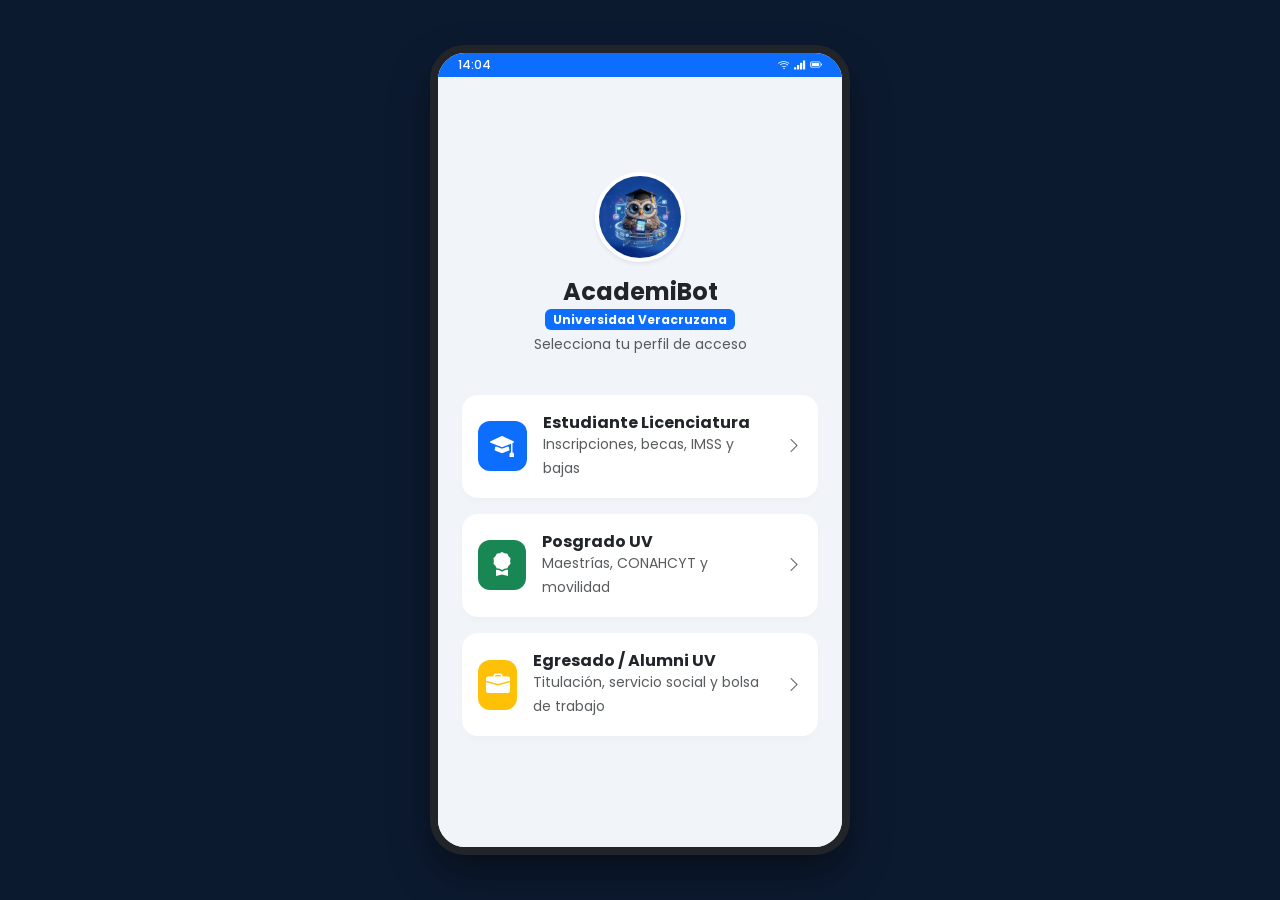
==== index.html @ 689731b2 "Inicio" ====
<!DOCTYPE html>
<html lang="es">
<head>
    <meta charset="UTF-8">
    <meta name="viewport" content="width=device-width, initial-scale=1.0">
    <title>AcademiBot Mobile App - UV Edition</title>
    <link href="https://cdn.jsdelivr.net/npm/bootstrap@5.3.2/dist/css/bootstrap.min.css" rel="stylesheet">
    <link href="https://cdn.jsdelivr.net/npm/bootstrap-icons@1.11.1/font/bootstrap-icons.css" rel="stylesheet">
    <link href="https://fonts.googleapis.com/css2?family=Poppins:wght@300;400;500;600;700&display=swap" rel="stylesheet">
    <link rel="stylesheet" href="styles.css">
</head>
<body>

    <div class="phone-container">
        <div class="phone-status-bar">
            <span>14:04</span>
            <div class="d-flex gap-1 align-items-center">
                <i class="bi bi-wifi"></i>
                <i class="bi bi-reception-4"></i>
                <i class="bi bi-battery-full"></i>
            </div>
        </div>

        <div id="app-screens-viewport">
            <!-- PANTALLA 1: MENÚ DE SELECCIÓN DE PERFIL -->
            <div class="app-screen menu-screen active" id="screen-menu">
                <div class="text-center mb-4">
                    <img src="logo.png" alt="AcademiBot" class="img-fluid rounded-circle bg-white p-1 shadow-sm mb-3" style="width: 90px; height: 90px; object-fit: cover;">
                    <h4 class="fw-bold m-0 text-dark">AcademiBot</h4>
                    <span class="badge bg-primary text-white fw-bold mb-1">Universidad Veracruzana</span>
                    <p class="text-muted small">Selecciona tu perfil de acceso</p>
                </div>

                <div class="profile-card" onclick="startChat('estudiante')">
                    <div class="profile-icon bg-primary"><i class="bi bi-mortarboard-fill"></i></div>
                    <div class="flex-grow-1">
                        <h6 class="fw-bold m-0 text-dark">Estudiante Licenciatura</h6>
                        <small class="text-muted">Inscripciones, becas, IMSS y bajas</small>
                    </div>
                    <i class="bi bi-chevron-right text-muted"></i>
                </div>

                <div class="profile-card" onclick="startChat('posgrado')">
                    <div class="profile-icon bg-success"><i class="bi bi-award-fill"></i></div>
                    <div class="flex-grow-1">
                        <h6 class="fw-bold m-0 text-dark">Posgrado UV</h6>
                        <small class="text-muted">Maestrías, CONAHCYT y movilidad</small>
                    </div>
                    <i class="bi bi-chevron-right text-muted"></i>
                </div>

                <div class="profile-card" onclick="startChat('egresado')">
                    <div class="profile-icon bg-warning"><i class="bi bi-briefcase-fill"></i></div>
                    <div class="flex-grow-1">
                        <h6 class="fw-bold m-0 text-dark">Egresado / Alumni UV</h6>
                        <small class="text-muted">Titulación, servicio social y bolsa de trabajo</small>
                    </div>
                    <i class="bi bi-chevron-right text-muted"></i>
                </div>
            </div>

            <!-- PANTALLA 2: INTERFAZ DE CHATBOT -->
            <div class="app-screen" id="screen-chat">
                <div class="app-header">
                    <button class="btn btn-link p-0 text-white me-1" onclick="navigateTo('screen-menu')">
                        <i class="bi bi-arrow-left fs-4"></i>
                    </button>
                    <img src="logo.png" alt="AcademiBot">
                    <div class="flex-grow-1">
                        <h6 class="m-0 fw-bold" id="headerTitle">AcademiBot - UV</h6>
                        <small class="text-white-50 d-flex align-items-center gap-1" style="font-size: 0.7rem;">
                            <i class="bi bi-circle-fill text-success" style="font-size: 0.4rem;"></i> Canal Conectado
                        </small>
                    </div>
                    
                    <div class="dropdown">
                        <button class="btn btn-light btn-header-menu d-flex align-items-center justify-content-center shadow-sm" type="button" id="headerDropdownMenuButton" data-bs-toggle="dropdown" data-bs-display="static" aria-expanded="false">
                            <i class="bi bi-sliders text-primary fs-6"></i>
                        </button>
                        <ul class="dropdown-menu dropdown-menu-end header-dropdown-menu" aria-labelledby="headerDropdownMenuButton">
                            <li>
                                <a class="dropdown-item text-primary fw-bold" href="#" onclick="viewTracking(); return false;">
                                    <i class="bi bi-activity text-primary"></i> Tracking / Trámites Activos
                                </a>
                            </li>
                            <li>
                                <a class="dropdown-item" href="#" onclick="navigateTo('screen-history'); return false;">
                                    <i class="bi bi-journal-bookmark text-secondary"></i> Mi Historial Académico
                                </a>
                            </li>
                            <li>
                                <a class="dropdown-item" href="#" onclick="navigateTo('screen-dates'); return false;">
                                    <i class="bi bi-calendar3 text-secondary"></i> Fechas de Ventanilla
                                </a>
                            </li>
                            <li>
                                <a class="dropdown-item" href="#" onclick="navigateTo('screen-docs'); return false;">
                                    <i class="bi bi-file-earmark-pdf text-secondary"></i> Mis Documentos
                                </a>
                            </li>
                            <li><hr class="dropdown-divider"></li>
                            <li>
                                <a class="dropdown-item text-danger small" href="#" onclick="navigateTo('screen-support'); return false;">
                                    <i class="bi bi-exclamation-triangle"></i> Soporte Técnico UV
                                </a>
                            </li>
                        </ul>
                    </div>
                </div>

                <div class="app-body" id="chatContainer"></div>

                <div class="app-input-area">
                    <div class="d-flex overflow-x-auto gap-2 mb-2 pb-1" id="suggestionsBox" style="scrollbar-width: none;"></div>
                    <div class="input-group">
                        <input type="file" id="fileAttachmentInput" style="display: none;" onchange="handleFileSelected(this)">
                        
                        <button class="btn btn-light border bg-white text-muted" type="button" onclick="document.getElementById('fileAttachmentInput').click()" title="Adjuntar Documento u Hoja de Pago">
                            <i class="bi bi-paperclip"></i>
                        </button>
                        
                        <button class="btn btn-light border bg-white text-muted btn-mic" id="btn-mic" onclick="toggleVoiceRecognition()">
                            <i class="bi bi-mic-fill"></i>
                        </button>
                        <input type="text" id="appInput" class="form-control bg-light border-0 shadow-none" placeholder="Escribe, habla o adjunta..." onkeypress="checkEnter(event)">
                        <button class="btn btn-primary px-3" onclick="processUserMessage()"><i class="bi bi-send-fill"></i></button>
                    </div>
                </div>
            </div>

            <!-- PANTALLA 3: MÓDULO INTERACTIVO DE SEGUIMIENTO -->
            <div class="app-screen" id="screen-tracking">
                <div class="app-header bg-dark">
                    <button class="btn btn-link p-0 text-white me-1" onclick="navigateTo('screen-chat')"><i class="bi bi-arrow-left fs-4"></i></button>
                    <div class="flex-grow-1">
                        <h6 class="m-0 fw-bold">Mis Trámites Activos</h6>
                        <small class="text-white-50" style="font-size: 0.7rem;">Sincronizado con Hephys UV</small>
                    </div>
                    <button class="btn btn-link p-0 text-success border-0 bg-transparent" type="button" data-bs-toggle="modal" data-bs-target="#infoTramitesModal" title="Información del Sistema">
                        <i class="bi bi-shield-check fs-4"></i>
                    </button>
                </div>
                <div class="app-body" id="trackingList"></div>
            </div>

            <!-- PANTALLA: MI HISTORIAL ACADÉMICO / CALIFICACIONES (DEDICADA) -->
            <div class="app-screen" id="screen-history">
                <div class="app-header bg-dark">
                    <button class="btn btn-link p-0 text-white me-1" onclick="navigateTo('screen-chat')">
                        <i class="bi bi-arrow-left fs-4"></i>
                    </button>
                    <div class="flex-grow-1">
                        <h6 class="m-0 fw-bold">Historial Académico</h6>
                        <small class="text-white-50" style="font-size: 0.7rem;">Calificaciones</small>
                    </div>
                    <button class="btn btn-link p-0 text-warning border-0 bg-transparent" type="button" data-bs-toggle="modal" data-bs-target="#infoKardexModal" title="Información de Criterios">
                        <i class="bi bi-award text-warning fs-4"></i>
                    </button>
                </div>
                
                <div class="app-body">
                    <!-- Tarjeta de Resumen de Rendimiento -->
                    <div class="card border-0 rounded-4 shadow-sm p-3 mb-3 bg-white text-center">
                        <span class="text-muted small uppercase fw-bold" style="font-size: 0.7rem; letter-spacing: 1px;">Kardex Escolar</span>
                        <div class="row align-items-center mt-2">
                            <div class="col-6 border-end">
                                <h2 class="fw-bold text-primary m-0">9.14</h2>
                                <small class="text-muted">Promedio General</small>
                            </div>
                            <div class="col-6">
                                <h2 class="fw-bold text-dark m-0">48%</h2>
                                <small class="text-muted">Avance Créditos</small>
                            </div>
                        </div>
                        <span class="badge bg-success-subtle text-success rounded-pill px-3 py-1 align-self-center mt-3 small fw-bold">Alumno Regular Vigente</span>
                    </div>

                    <!-- Lista de Materias Cursadas -->
                    <h6 class="fw-bold text-secondary mb-2 small" style="letter-spacing: 0.5px;">EXPERIENCIAS EDUCATIVAS CURSADAS</h6>
                    
                    <div class="bg-white p-3 rounded-4 shadow-sm mb-2 d-flex justify-content-between align-items-center border-start border-4 border-success">
                        <div>
                            <h6 class="m-0 fw-bold small text-dark">Lectura y Escritura Académica</h6>
                            <small class="text-muted">AFBG • Créditos: 6 • Ordinario</small>
                        </div>
                        <span class="badge bg-success text-white rounded-pill fw-bold px-2 py-1">10</span>
                    </div>

                    <div class="bg-white p-3 rounded-4 shadow-sm mb-2 d-flex justify-content-between align-items-center border-start border-4 border-success">
                        <div>
                            <h6 class="m-0 fw-bold small text-dark">Inglés I</h6>
                            <small class="text-muted">AFBG • Créditos: 6 • Ordinario</small>
                        </div>
                        <span class="badge bg-success text-white rounded-pill fw-bold px-2 py-1">9.0</span>
                    </div>

                    <div class="bg-white p-3 rounded-4 shadow-sm mb-2 d-flex justify-content-between align-items-center border-start border-4 border-warning">
                        <div>
                            <h6 class="m-0 fw-bold small text-dark">Inglés II</h6>
                            <small class="text-muted">AFBG • Créditos: 6 • Periodo Actual</small>
                        </div>
                        <span class="badge bg-warning text-dark rounded-pill fw-bold px-2 py-1">Cursando</span>
                    </div>
                </div>
            </div>

            <!-- PANTALLA: FECHAS DE VENTANILLA (DEDICADA - MEJORADA) -->
            <div class="app-screen" id="screen-dates">
                <div class="app-header bg-dark">
                    <button class="btn btn-link p-0 text-white me-1" onclick="navigateTo('screen-chat')">
                        <i class="bi bi-arrow-left fs-4"></i>
                    </button>
                    <div class="flex-grow-1">
                        <h6 class="m-0 fw-bold">Fechas de Ventanilla</h6>
                        <small class="text-white-50" style="font-size: 0.7rem;">Calendario Oficial de Trámites</small>
                    </div>
                    <!-- Botón interactivo para activar notificaciones de la agenda -->
                    <button class="btn btn-link p-0 text-warning" type="button" data-bs-toggle="modal" data-bs-target="#notificationModal" title="Notificar eventos">
                        <i class="bi bi-bell-fill fs-5"></i>
                    </button>
                </div>
                
                <div class="app-body">
                    <div class="d-flex justify-content-between align-items-center mb-3">
                        <p class="text-muted m-0" style="font-size: 0.78rem;">Cronograma oficial (Periodo 2026).</p>
                    </div>
                    
                    <!-- Contenedor del Timeline Continuo -->
                    <div class="timeline-container-v2">
                        
                        <!-- Hito 1: Pre-inscripción (Concluido) -->
                        <div class="timeline-card-v2 done">
                            <div class="timeline-badge-v2">
                                <span class="day">10-15</span>
                                <span class="month">AGO</span>
                            </div>
                            <div class="timeline-content-v2 shadow-sm">
                                <div class="d-flex justify-content-between align-items-start mb-1">
                                    <h6 class="m-0 fw-bold text-dark">Pre-inscripción ILUV</h6>
                                    <span class="status-indicator done">Concluido</span>
                                </div>
                                <p class="text-muted m-0">Fase obligatoria de proyección de carga.</p>
                                <div class="mt-2 text-muted small d-flex align-items-center gap-1">
                                    <i class="bi bi-check-circle-fill text-success"></i> Procesado conforme
                                </div>
                            </div>
                        </div>

                        <!-- Hito 2: Inscripción por Bloques (Vigente / Actual) -->
                        <div class="timeline-card-v2 active">
                            <div class="timeline-badge-v2">
                                <span class="day">18-22</span>
                                <span class="month">AGO</span>
                            </div>
                            <div class="timeline-content-v2 shadow-sm border-start border-4 border-primary">
                                <div class="d-flex justify-content-between align-items-start mb-1">
                                    <h6 class="m-0 fw-bold text-dark">Inscripción por Bloques</h6>
                                    <span class="status-indicator active pulse-soft">Vigente</span>
                                </div>
                                <p class="text-muted m-0">Asignación horaria según promedios generales.</p>
                                <div class="mt-2 text-primary small d-flex align-items-center gap-1 fw-medium">
                                    <i class="bi bi-clock-history"></i> Cierra en 3 días
                                </div>
                            </div>
                        </div>

                        <!-- Hito 3: Bajas Ordinarias (Próximo) -->
                        <div class="timeline-card-v2 upcoming">
                            <div class="timeline-badge-v2">
                                <span class="day">24-28</span>
                                <span class="month">AGO</span>
                            </div>
                            <div class="timeline-content-v2 shadow-sm">
                                <div class="d-flex justify-content-between align-items-start mb-1">
                                    <h6 class="m-0 fw-bold text-dark">Bajas de EE Ordinarias</h6>
                                    <span class="status-indicator upcoming">Próximo</span>
                                </div>
                                <p class="text-muted m-0">Primeros 5 días hábiles del periodo escolar para ajustes sin penalización.</p>
                            </div>
                        </div>

                        <!-- Hito 4: Bajas Extemporáneas (Próximo) -->
                        <div class="timeline-card-v2 upcoming">
                            <div class="timeline-badge-v2">
                                <span class="day">01-15</span>
                                <span class="month">SEP</span>
                            </div>
                            <div class="timeline-content-v2 shadow-sm">
                                <div class="d-flex justify-content-between align-items-start mb-1">
                                    <h6 class="m-0 fw-bold text-dark">Bajas Extemporáneas</h6>
                                    <span class="status-indicator upcoming">Próximo</span>
                                </div>
                                <p class="text-muted m-0">Entrega formal de solicitudes y justificantes ante el Consejo Técnico.</p>
                            </div>
                        </div>

                    </div>
                </div>
            </div>

            <!-- PANTALLA 6: MIS DOCUMENTOS DIGITALES -->
            <div class="app-screen" id="screen-docs">
                <div class="app-header bg-dark">
                    <button class="btn btn-link p-0 text-white me-1" onclick="navigateTo('screen-chat')">
                        <i class="bi bi-arrow-left fs-4"></i>
                    </button>
                    <div class="flex-grow-1">
                        <h6 class="m-0 fw-bold">Mis Documentos</h6>
                        <small class="text-white-50" style="font-size: 0.7rem;">Expediente Digital del Estudiante</small>
                    </div>
                    
                    <button class="btn btn-link p-0 text-info border-0 bg-transparent" type="button" data-bs-toggle="modal" data-bs-target="#infoDocsModal" title="Información de Expediente">
                        <i class="bi bi-folder-check text-info fs-4"></i>
                    </button>
                </div>
                
                <div class="app-body" id="userDocsList">
                    <div class="bg-white p-3 rounded-4 shadow-sm mb-2 d-flex justify-content-between align-items-center">
                        <div class="d-flex align-items-center gap-3">
                            <i class="bi bi-file-earmark-pdf-fill text-danger fs-3"></i>
                            <div>
                                <h6 class="m-0 fw-bold small">Acta_Nacimiento_Cert.pdf</h6>
                                <small class="text-muted">Validado de forma conforme</small>
                            </div>
                        </div>
                    </div>
                </div>
            </div>

            <!-- PANTALLA 7: SOPORTE TÉCNICO -->
            <div class="app-screen" id="screen-support">
                <div class="app-header bg-dark">
                    <button class="btn btn-link p-0 text-white me-1" onclick="navigateTo('screen-chat')"><i class="bi bi-arrow-left fs-4"></i></button>
                    <div class="flex-grow-1">
                        <h6 class="m-0 fw-bold">Soporte Técnico</h6>
                        <small class="text-white-50" style="font-size: 0.7rem;">Mesa de ayuda AcademiBot</small>
                    </div>
                    <i class="bi bi-wrench-adjustable text-danger fs-4"></i>
                </div>
                <div class="app-body bg-white p-4">
                    <button class="btn btn-primary w-100 rounded-pill py-2 fw-bold" onclick="alert('Reporte enviado.')">Enviar Reporte</button>
                </div>
            </div>
        </div>
    </div>

    <!-- MODAL DE ACTIVACIÓN DE RECORDATORIOS (BOOTSTRAP 5) -->
    <div class="modal fade" id="notificationModal" tabindex="-1" aria-labelledby="notificationModalLabel" aria-hidden="true" style="z-index: 2000;">
        <div class="modal-dialog modal-dialog-centered modal-sm"> <!-- Tamaño pequeño y centrado óptico para simular pop-up móvil -->
            <div class="modal-content border-0 rounded-4 shadow">
                
                <!-- Cuerpo del Modal -->
                <div class="modal-body text-center p-4">
                    <!-- Icono animado institucional -->
                    <div class="text-warning mb-3">
                        <i class="bi bi-bell-badge-fill" style="font-size: 3rem;"></i>
                    </div>
                    <h5 class="fw-bold text-dark mb-2" id="notificationModalLabel">¿Activar Recordatorios?</h5>
                    <p class="text-muted small mb-4">Te enviaremos alertas automáticas al celular antes de que cierren las ventanillas y el Consejo Técnico.</p>
                    
                    <!-- Acciones directas -->
                    <div class="d-flex flex-column gap-2">
                        <button type="button" class="btn btn-primary rounded-pill py-2 fw-bold" data-bs-dismiss="modal" onclick="console.log('Recordatorios UV autorizados.');">
                            <i class="bi bi-check2-circle me-1"></i> Sí, activar alertas
                        </button>
                        <button type="button" class="btn btn-light rounded-pill py-2 text-muted small" data-bs-dismiss="modal">
                            Quizás más tarde
                        </button>
                    </div>
                </div>

            </div>
        </div>
    </div>

    <div class="modal fade" id="infoTramitesModal" tabindex="-1" aria-labelledby="infoTramitesModalLabel" aria-hidden="true" style="z-index: 2000;">
        <div class="modal-dialog modal-dialog-centered modal-sm"> <div class="modal-content border-0 rounded-4 shadow">
                
                <div class="modal-header border-0 bg-light p-3">
                    <h6 class="modal-title fw-bold text-dark d-flex align-items-center gap-2" id="infoTramitesModalLabel">
                        <i class="bi bi-shield-lock-fill text-success"></i> Sistema de Seguridad
                    </h6>
                    <button type="button" class="btn-close small" data-bs-dismiss="modal" aria-label="Close"></button>
                </div>
                
                <div class="modal-body p-3" style="font-size: 0.8rem; line-height: 1.5;">
                    <p class="text-dark mb-3">Estás visualizando el entorno de tracking unificado de <strong>AcademiBot</strong> conectado formalmente al núcleo académico de <strong>Hephys UV</strong>.</p>
                    
                    <div class="d-flex gap-2 mb-2">
                        <i class="bi bi-info-circle text-primary fs-5 flex-shrink-0"></i>
                        <div>
                            <strong class="text-dark">Actualización</strong>
                            <p class="text-muted m-0 small">Los estados de validación se sincronizan de forma automatizada cada vez que Oficialía Escolar emite un dictamen.</p>
                        </div>
                    </div>

                    <div class="d-flex gap-2 mb-3">
                        <i class="bi bi-shield-fill-check text-success fs-5 flex-shrink-0"></i>
                        <div>
                            <strong class="text-dark">Cifrado de Datos</strong>
                            <p class="text-muted m-0 small">Toda la documentación adjunta e identidades digitales están protegidas bajo el estatuto de protección de datos de la Universidad Veracruzana.</p>
                        </div>
                    </div>
                    
                    <button type="button" class="btn btn-secondary w-100 rounded-pill py-2 fw-bold small mt-1" data-bs-dismiss="modal">
                        Entendido
                    </button>
                </div>

            </div>
        </div>
    </div>

    <div class="modal fade" id="infoKardexModal" tabindex="-1" aria-labelledby="infoKardexModalLabel" aria-hidden="true" style="z-index: 2000;">
        <div class="modal-dialog modal-dialog-centered modal-sm"> <div class="modal-content border-0 rounded-4 shadow">
                
                <div class="modal-header border-0 bg-light p-3">
                    <h6 class="modal-title fw-bold text-dark d-flex align-items-center gap-2" id="infoKardexModalLabel">
                        <i class="bi bi-info-circle-fill text-primary"></i> Criterios de Evaluación
                    </h6>
                    <button type="button" class="btn-close small" data-bs-dismiss="modal" aria-label="Close"></button>
                </div>
                
                <div class="modal-body p-3" style="font-size: 0.8rem; line-height: 1.5;">
                    <p class="text-dark mb-3">La información mostrada corresponde al estatus oficial del alumno registrado en los servidores:</p>
                    
                    <div class="d-flex gap-2 mb-2">
                        <i class="bi bi-calculator text-secondary fs-5 flex-shrink-0"></i>
                        <div>
                            <strong class="text-dark">Promedio Ponderado</strong>
                            <p class="text-muted m-0 small">Calculado sumando los productos de las calificaciones por los créditos de cada EE, dividido entre el total de créditos cursados.</p>
                        </div>
                    </div>

                    <div class="d-flex gap-2 mb-2">
                        <i class="bi bi-patch-check-fill text-success fs-5 flex-shrink-0"></i>
                        <div>
                            <strong class="text-dark">Estatus: Alumno Regular</strong>
                            <p class="text-muted m-0 small">Asignado a los estudiantes que aprueban el 100% de sus créditos inscritos en el periodo inmediato anterior.</p>
                        </div>
                    </div>

                    <div class="d-flex gap-2 mb-3">
                        <i class="bi bi-bar-chart-line text-info fs-5 flex-shrink-0"></i>
                        <div>
                            <strong class="text-dark">Avance de Créditos</strong>
                            <p class="text-muted m-0 small">Representa el porcentaje acumulado de créditos aprobados frente al total requerido para la obtención del título.</p>
                        </div>
                    </div>
                    
                    <button type="button" class="btn btn-primary w-100 rounded-pill py-2 fw-bold small mt-1" data-bs-dismiss="modal">
                        Entendido
                    </button>
                </div>

            </div>
        </div>
    </div>

    <div class="modal fade" id="infoDocsModal" tabindex="-1" aria-labelledby="infoDocsModalLabel" aria-hidden="true" style="z-index: 2000;">
        <div class="modal-dialog modal-dialog-centered modal-sm"> <div class="modal-content border-0 rounded-4 shadow">
                
                <div class="modal-header border-0 bg-light p-3">
                    <h6 class="modal-title fw-bold text-dark d-flex align-items-center gap-2" id="infoDocsModalLabel">
                        <i class="bi bi-folder-fill text-info"></i> Expediente Institucional
                    </h6>
                    <button type="button" class="btn-close small" data-bs-dismiss="modal" aria-label="Close"></button>
                </div>
                
                <div class="modal-body p-3" style="font-size: 0.8rem; line-height: 1.5;">
                    <p class="text-dark mb-3">Este repositorio almacena los archivos digitales que has enviado a través del chat o ventanilla:</p>
                    
                    <div class="d-flex gap-2 mb-2">
                        <i class="bi bi-cloud-check-fill text-success fs-5 flex-shrink-0"></i>
                        <div>
                            <strong class="text-dark">Indexación Automática</strong>
                            <p class="text-muted m-0 small">Los comprobantes de pago, formatos de baja o requisitos de beca subidos a AcademiBot se indexan inmediatamente en tu perfil.</p>
                        </div>
                    </div>

                    <div class="d-flex gap-2 mb-3">
                        <i class="bi bi-file-earmark-lock2-fill text-primary fs-5 flex-shrink-0"></i>
                        <div>
                            <strong class="text-dark">Formatos Admitidos</strong>
                            <p class="text-muted m-0 small">El sistema procesa y valida de forma nativa documentos en formato PDF e imágenes (PNG/JPG) con un límite máximo de 5MB por archivo.</p>
                        </div>
                    </div>
                    
                    <button type="button" class="btn btn-primary w-100 rounded-pill py-2 fw-bold small mt-1" data-bs-dismiss="modal">
                        Entendido
                    </button>
                </div>

            </div>
        </div>
    </div>

    <script src="https://cdn.jsdelivr.net/npm/bootstrap@5.3.2/dist/js/bootstrap.bundle.min.js"></script>
    <script src="knowledge.js"></script>
    <script src="app.js"></script>
    <script>
        // Inicialización segura e inmediata ya que los elementos existen nativamente
        document.addEventListener("DOMContentLoaded", () => {
            if (typeof initAppAppearence === "function") {
                initAppAppearence();
            }
        });
    </script>
</body>
</html>
---- styles.css ----
/* ==========================================
   ESTILOS GENERALES Y DISPOSITIVO MÓVIL
   ========================================== */
body {
    font-family: 'Poppins', sans-serif;
    background-color: #0c1a30;
    margin: 0;
    padding: 0;
    display: flex;
    justify-content: center;
    align-items: center;
    min-height: 100vh;
}

/* Contenedor principal estilo Smartphone */
.phone-container {
    width: 100%;
    max-width: 420px;
    height: 90vh;
    min-height: 680px;
    background-color: #f8f9fa;
    border-radius: 35px;
    box-shadow: 0 20px 40px rgba(0, 0, 0, 0.4);
    border: 8px solid #212529;
    overflow: hidden;
    display: flex;
    flex-direction: column;
    position: relative;
}

/* CONTEO DE CAPAS CRÍTICO: Obliga al viewport a ocupar todo el alto elástico del teléfono */
#app-screens-viewport {
    flex: 1; /* Absorbe todo el espacio vertical del celular */
    display: flex;
    flex-direction: column;
    overflow: hidden; /* Mantiene las pantallas contenidas sin desbordes */
}

/* Barra de estado superior */
.phone-status-bar {
    height: 24px;
    background-color: #0d6efd;
    color: white;
    font-size: 0.75rem;
    display: flex;
    justify-content: space-between;
    align-items: center;
    padding: 0 20px;
    font-weight: 500;
    z-index: 10;
}

/* Contenedor de pantallas: Asegura el 100% de la altura disponible */
.app-screen {
    display: none;
    flex-direction: column;
    height: 100%; 
    overflow: hidden; 
    animation: screenFadeIn 0.3s ease-in-out;
}

.app-screen.active {
    display: flex;
}

/* Cuerpo del chat con scroll independiente que empuja la barra al fondo */
.app-body {
    flex: 1; 
    background-color: #f1f5f9;
    overflow-y: auto; 
    padding: 16px;
    display: flex;
    flex-direction: column;
}

/* ==========================================
   PANTALLA DE PERFILES (MENÚ PRINCIPAL)
   ========================================== */
.menu-screen {
    background-color: #f1f5f9;
    padding: 24px;
    justify-content: center;
}

.profile-card {
    background: white;
    border: none;
    border-radius: 16px;
    padding: 18px 16px;
    margin-bottom: 16px;
    display: flex;
    align-items: center;
    gap: 16px;
    cursor: pointer;
    transition: transform 0.2s, box-shadow 0.2s;
    box-shadow: 0 4px 6px rgba(0,0,0,0.02);
}

.profile-card:hover {
    transform: translateY(-3px);
    box-shadow: 0 8px 15px rgba(0,0,0,0.08);
}

.profile-icon {
    width: 50px;
    height: 50px;
    border-radius: 12px;
    display: flex;
    align-items: center;
    justify-content: center;
    font-size: 1.5rem;
    color: white;
}

/* ==========================================
   ENCABEZADOS DE LA APP (HEADERS)
   ========================================== */
.app-header {
    background-color: #0d6efd;
    color: white;
    padding: 12px 16px;
    display: flex;
    align-items: center;
    gap: 12px;
    box-shadow: 0 4px 10px rgba(0, 0, 0, 0.05);
    position: relative;
    z-index: 1050; 
}

.app-header img {
    width: 42px;
    height: 42px;
    border-radius: 50%;
    object-fit: cover;
    border: 2px solid white;
}

.btn-header-menu {
    width: 38px;
    height: 38px;
    padding: 0 !important;
    border-radius: 50% !important;
}

/* ==========================================
   COMPONENTES DEL CHAT (MENSAJES Y CHIPS)
   ========================================== */
.msg {
    max-width: 82%;
    margin-bottom: 8px;
    padding: 10px 14px;
    border-radius: 16px;
    font-size: 0.9rem;
    line-height: 1.4;
    animation: bubbleFadeIn 0.2s ease;
}

.msg-bot {
    background-color: white;
    color: #212529;
    border-top-left-radius: 2px;
    box-shadow: 0 2px 4px rgba(0,0,0,0.04);
}

.msg-user {
    background-color: #0d6efd;
    color: white;
    margin-left: auto;
    border-top-right-radius: 2px;
}

.suggestion-chip {
    font-size: 0.75rem;
    padding: 6px 12px;
    border-radius: 20px;
    white-space: nowrap;
}

/* Menús de botones de continuación */
.msg-action-menu {
    max-width: 85%;
    margin-top: 6px;
    margin-bottom: 16px;
    display: flex;
    flex-direction: column;
    gap: 8px;
    animation: bubbleFadeIn 0.3s ease;
}

.msg-action-menu .btn-outline-primary {
    background-color: white !important;
    color: #0d6efd !important;
    border: 1px solid #cbd5e1 !important;
    border-radius: 12px !important;
    padding: 10px 14px !important;
    font-size: 0.85rem !important;
    text-align: left !important;
    width: 100% !important;
    box-shadow: 0 2px 4px rgba(0,0,0,0.03) !important;
    transition: all 0.2s ease-in-out !important;
}

.msg-action-menu .btn-outline-primary:hover {
    background-color: #e3efff !important;
    color: #0d6efd !important;
    border-color: #0d6efd !important;
    transform: translateY(-1px);
}

.msg-action-menu .btn-outline-primary:active {
    background-color: #cbdffb !important;
    color: #0a4baf !important;
    transform: translateY(0);
}

/* Caja de previsualización multimedia */
.msg-media-box {
    background-color: #e2e8f0;
    border: 1px solid #cbd5e1;
    border-radius: 16px;
    padding: 8px;
    max-width: 82%;
    margin-bottom: 12px;
    margin-left: auto;
    box-shadow: 0 2px 5px rgba(0,0,0,0.05);
    animation: bubbleFadeIn 0.2s ease;
}

.msg-media-preview {
    max-width: 100%;
    border-radius: 12px;
    display: block;
    margin-bottom: 4px;
}

/* ==========================================
   BARRA DE ENTRADA INFERIOR (INPUT AREA)
   ========================================== */
.app-input-area {
    background-color: white;
    padding: 12px 16px;
    border-top: 1px solid #e2e8f0;
    flex-shrink: 0; /* Evita que colapse o se comprima */
    margin-top: auto; /* Fuerza el anclaje absoluto en la base del layout */
    z-index: 5;
}

.app-input-area .input-group {
    display: flex;
    align-items: center;
    gap: 6px; 
}

.app-input-area .form-control {
    border-radius: 22px !important; 
    background-color: #f1f5f9 !important;
    border: 1px solid #e2e8f0 !important;
    padding: 10px 16px !important;
    font-size: 0.88rem;
    color: #334155 !important;
    box-shadow: none !important;
    transition: all 0.2s ease;
}

.app-input-area .form-control:focus {
    background-color: #ffffff !important;
    border-color: #0d6efd !important;
    box-shadow: 0 0 0 3px rgba(13, 110, 253, 0.15) !important;
}

.app-input-area .btn-light {
    width: 40px;
    height: 40px;
    padding: 0 !important;
    border-radius: 50% !important;
    display: flex;
    align-items: center;
    justify-content: center;
    border: 1px solid #e2e8f0 !important;
    background-color: #ffffff !important;
    color: #64748b !important;
    transition: all 0.2s ease;
}

.app-input-area .btn-light:hover {
    background-color: #f8fafc !important;
    color: #0d6efd !important;
    border-color: #cbd5e1 !important;
}

.app-input-area .btn-primary {
    width: 40px;
    height: 40px;
    padding: 0 !important;
    border-radius: 50% !important;
    display: flex;
    align-items: center;
    justify-content: center;
    border: none !important;
    background-color: #0d6efd !important;
    color: #ffffff !important;
    box-shadow: 0 2px 6px rgba(13, 110, 253, 0.2) !important;
    transition: all 0.2s ease;
}

.app-input-area .btn-primary:hover {
    background-color: #0a4baf !important;
    transform: scale(1.04);
}

.app-input-area .btn-primary:active {
    transform: scale(0.98);
}

/* ==========================================
   MÓDULOS DE COMPLEMENTOS (TRACKING & DROPDOWNS)
   ========================================== */
.tracking-card {
    background: white;
    border-radius: 16px;
    padding: 16px;
    margin-bottom: 16px;
    box-shadow: 0 4px 12px rgba(0, 0, 0, 0.03);
    border-left: 5px solid #0d6efd;
    transition: transform 0.2s ease;
}

.tracking-card:hover {
    transform: translateY(-2px);
}

/* Iconos y textos de estado secundario */
.tracking-card .text-muted {
    font-size: 0.78rem !important;
    line-height: 1.5;
}

.tracking-card .bi {
    color: #64748b;
}

.tracking-card.success-border { border-left-color: #198754; }
.tracking-card.warning-border { border-left-color: #ffc107; }

/* Ajustes de espaciado fino para las líneas de la línea de tiempo */
.timeline-item {
    position: relative;
    padding-left: 20px;
    margin-bottom: 8px;
    font-size: 0.82rem !important;
    line-height: 1.4;
}

.timeline-item::before {
    display: none !important;
}

.timeline-item.done::before { background-color: #198754; }
.timeline-item.active::before { background-color: #0d6efd; }

/* ==========================================
   DISEÑO AVANZADO DE PANTALLA DE VENTANILLAS
   ========================================== */

/* CONTEXTO DE LÍNEA DE TIEMPO CONTINUA CON ESPACIADO MEJORADO */
.timeline-container-v2 {
    position: relative;
    margin-left: 35px;       /* Columna de espacio para los almanaques a la izquierda */
    margin-right: 14px;      /* Colchón de seguridad a la derecha */
    padding-top: 10px;        
    padding-bottom: 10px;     
    padding-left: 0;         /* REVENTAMOS EL PADDING: Dejamos el origen en 0 para el cálculo absoluto */
    border-left: 3px dashed #cbd5e1; /* La línea vertical con el grosor exacto */
}

/* Cada bloque del hito */
.timeline-card-v2 {
    position: relative;
    margin-bottom: 28px;
    width: 100%;
    display: block;
}

/* Bloque del calendario flotante izquierdo */
.timeline-badge-v2 {
    position: absolute;
    /* ALINEACIÓN GEOMÉTRICA CON COORDENADA NEGATIVA COMPENSADA */
    left: -1.5px;            /* Se posiciona exactamente en el centro de los 3px de la línea */
    top: 50%;                /* Centrado vertical respecto a la tarjeta */
    transform: translate(-50%, -50%); /* Ajuste perfecto en cruz (X e Y) */
    
    width: 54px;             /* Reducimos ligeramente para que se adapte mejor al layout móvil */
    background-color: #0d6efd;
    color: white;
    border-radius: 10px;
    padding: 6px 2px;
    display: flex;
    flex-direction: column;
    align-items: center;
    justify-content: center;
    box-shadow: 0 4px 10px rgba(13, 110, 253, 0.15);
    z-index: 5;              /* Capa superior para que nunca se encime el texto */
}

.timeline-badge-v2 .day {
    font-size: 0.8rem;
    font-weight: 700;
    line-height: 1;
}

.timeline-badge-v2 .month {
    font-size: 0.62rem;
    font-weight: 500;
    opacity: 0.9;
    letter-spacing: 0.5px;
    margin-top: 2px;
}

/* Variaciones de colores según el estado */
.timeline-card-v2.done .timeline-badge-v2 {
    background-color: #64748b; /* Gris para eventos pasados */
    box-shadow: none;
}

.timeline-card-v2.upcoming .timeline-badge-v2 {
    background-color: #475569; /* Azul oscuro pizarra para eventos futuros */
    box-shadow: none;
}

/* Contenido textual de las tarjetas */
.timeline-content-v2 {
    background: white;
    border-radius: 14px;
    padding: 14px;
    /* MARGEN CRÍTICO: Empuja el recuadro blanco hacia la derecha 
       para dejarle la vía libre al almanaque y que no se encimen */
    margin-left: 42px; 
    border: 1px solid #e2e8f0;
    position: relative;
    z-index: 1;
}

.timeline-content-v2 p {
    font-size: 0.78rem;
    line-height: 1.4;
}

/* Etiquetas indicadoras de estado */
.status-indicator {
    font-size: 0.65rem;
    font-weight: 700;
    padding: 2px 8px;
    border-radius: 20px;
}

.status-indicator.done {
    background-color: #f1f5f9;
    color: #64748b;
}

.status-indicator.active {
    background-color: #dbeafe;
    color: #0d6efd;
}

.status-indicator.upcoming {
    background-color: #f8fafc;
    color: #475569;
    border: 1px solid #e2e8f0;
}

/* Animación sutil de pulso óptico para el trámite vigente */
.pulse-soft {
    animation: pulseSoftKey 2s infinite;
}

@keyframes pulseSoftKey {
    0% { opacity: 1; }
    50% { opacity: 0.6; }
    100% { opacity: 1; }
}

.header-dropdown-menu {
    border-radius: 12px;
    box-shadow: 0 8px 20px rgba(0,0,0,0.15);
    font-size: 0.88rem;
    border: none;
    z-index: 1100 !important; 
}

.header-dropdown-menu .dropdown-item {
    padding: 10px 16px;
    display: flex;
    align-items: center;
    gap: 10px;
}

.btn-mic.listening {
    background-color: #dc3545 !important;
    color: white !important;
    animation: pulseMic 1.2s infinite;
}

/* ==========================================
   ANIMACIONES KEYFRAMES
   ========================================== */
@keyframes pulseMic {
    0% { box-shadow: 0 0 0 0 rgba(220, 53, 69, 0.4); }
    70% { box-shadow: 0 0 0 10px rgba(220, 53, 69, 0); }
    100% { box-shadow: 0 0 0 0 rgba(220, 53, 69, 0); }
}
@keyframes screenFadeIn {
    from { opacity: 0; transform: scale(0.98); }
    to { opacity: 1; transform: scale(1); }
}
@keyframes bubbleFadeIn {
    from { opacity: 0; transform: translateY(5px); }
    to { opacity: 1; transform: translateY(0); }
}
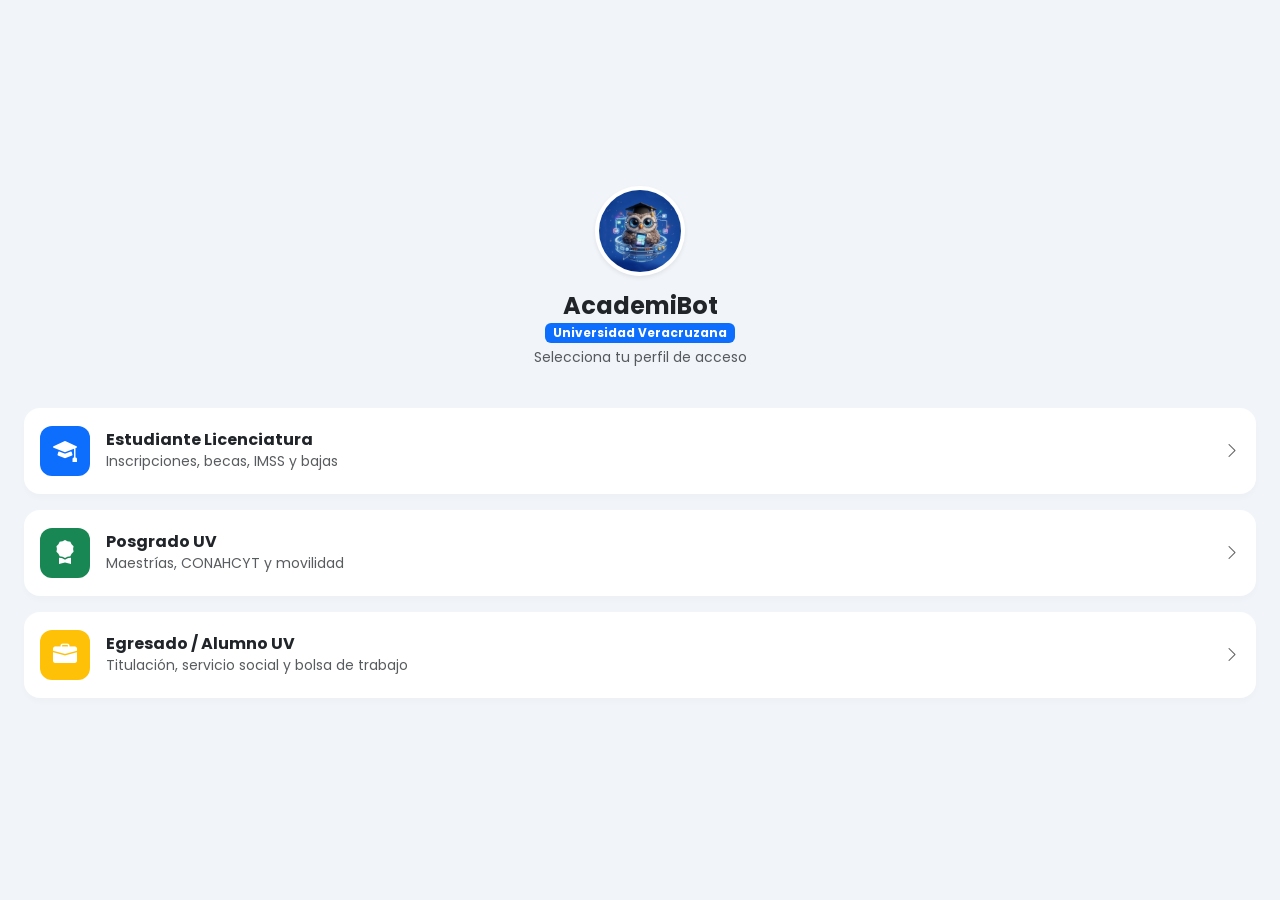
==== commit 126cd850: "Microfono, becas, altas y bajas" ====
--- a/index.html
+++ b/index.html
@@ -3,7 +3,7 @@
 <head>
     <meta charset="UTF-8">
     <meta name="viewport" content="width=device-width, initial-scale=1.0">
-    <title>AcademiBot Mobile App - UV Edition</title>
+    <title>AcademiBot</title>
     <link href="https://cdn.jsdelivr.net/npm/bootstrap@5.3.2/dist/css/bootstrap.min.css" rel="stylesheet">
     <link href="https://cdn.jsdelivr.net/npm/bootstrap-icons@1.11.1/font/bootstrap-icons.css" rel="stylesheet">
     <link href="https://fonts.googleapis.com/css2?family=Poppins:wght@300;400;500;600;700&display=swap" rel="stylesheet">
@@ -11,7 +11,7 @@
 </head>
 <body>
 
-    <div class="phone-container">
+    <div class="app-container">
         <div class="phone-status-bar">
             <span>14:04</span>
             <div class="d-flex gap-1 align-items-center">
@@ -22,325 +22,7 @@
         </div>
 
         <div id="app-screens-viewport">
-            <!-- PANTALLA 1: MENÚ DE SELECCIÓN DE PERFIL -->
-            <div class="app-screen menu-screen active" id="screen-menu">
-                <div class="text-center mb-4">
-                    <img src="logo.png" alt="AcademiBot" class="img-fluid rounded-circle bg-white p-1 shadow-sm mb-3" style="width: 90px; height: 90px; object-fit: cover;">
-                    <h4 class="fw-bold m-0 text-dark">AcademiBot</h4>
-                    <span class="badge bg-primary text-white fw-bold mb-1">Universidad Veracruzana</span>
-                    <p class="text-muted small">Selecciona tu perfil de acceso</p>
-                </div>
-
-                <div class="profile-card" onclick="startChat('estudiante')">
-                    <div class="profile-icon bg-primary"><i class="bi bi-mortarboard-fill"></i></div>
-                    <div class="flex-grow-1">
-                        <h6 class="fw-bold m-0 text-dark">Estudiante Licenciatura</h6>
-                        <small class="text-muted">Inscripciones, becas, IMSS y bajas</small>
-                    </div>
-                    <i class="bi bi-chevron-right text-muted"></i>
-                </div>
-
-                <div class="profile-card" onclick="startChat('posgrado')">
-                    <div class="profile-icon bg-success"><i class="bi bi-award-fill"></i></div>
-                    <div class="flex-grow-1">
-                        <h6 class="fw-bold m-0 text-dark">Posgrado UV</h6>
-                        <small class="text-muted">Maestrías, CONAHCYT y movilidad</small>
-                    </div>
-                    <i class="bi bi-chevron-right text-muted"></i>
-                </div>
-
-                <div class="profile-card" onclick="startChat('egresado')">
-                    <div class="profile-icon bg-warning"><i class="bi bi-briefcase-fill"></i></div>
-                    <div class="flex-grow-1">
-                        <h6 class="fw-bold m-0 text-dark">Egresado / Alumni UV</h6>
-                        <small class="text-muted">Titulación, servicio social y bolsa de trabajo</small>
-                    </div>
-                    <i class="bi bi-chevron-right text-muted"></i>
-                </div>
-            </div>
-
-            <!-- PANTALLA 2: INTERFAZ DE CHATBOT -->
-            <div class="app-screen" id="screen-chat">
-                <div class="app-header">
-                    <button class="btn btn-link p-0 text-white me-1" onclick="navigateTo('screen-menu')">
-                        <i class="bi bi-arrow-left fs-4"></i>
-                    </button>
-                    <img src="logo.png" alt="AcademiBot">
-                    <div class="flex-grow-1">
-                        <h6 class="m-0 fw-bold" id="headerTitle">AcademiBot - UV</h6>
-                        <small class="text-white-50 d-flex align-items-center gap-1" style="font-size: 0.7rem;">
-                            <i class="bi bi-circle-fill text-success" style="font-size: 0.4rem;"></i> Canal Conectado
-                        </small>
-                    </div>
-                    
-                    <div class="dropdown">
-                        <button class="btn btn-light btn-header-menu d-flex align-items-center justify-content-center shadow-sm" type="button" id="headerDropdownMenuButton" data-bs-toggle="dropdown" data-bs-display="static" aria-expanded="false">
-                            <i class="bi bi-sliders text-primary fs-6"></i>
-                        </button>
-                        <ul class="dropdown-menu dropdown-menu-end header-dropdown-menu" aria-labelledby="headerDropdownMenuButton">
-                            <li>
-                                <a class="dropdown-item text-primary fw-bold" href="#" onclick="viewTracking(); return false;">
-                                    <i class="bi bi-activity text-primary"></i> Tracking / Trámites Activos
-                                </a>
-                            </li>
-                            <li>
-                                <a class="dropdown-item" href="#" onclick="navigateTo('screen-history'); return false;">
-                                    <i class="bi bi-journal-bookmark text-secondary"></i> Mi Historial Académico
-                                </a>
-                            </li>
-                            <li>
-                                <a class="dropdown-item" href="#" onclick="navigateTo('screen-dates'); return false;">
-                                    <i class="bi bi-calendar3 text-secondary"></i> Fechas de Ventanilla
-                                </a>
-                            </li>
-                            <li>
-                                <a class="dropdown-item" href="#" onclick="navigateTo('screen-docs'); return false;">
-                                    <i class="bi bi-file-earmark-pdf text-secondary"></i> Mis Documentos
-                                </a>
-                            </li>
-                            <li><hr class="dropdown-divider"></li>
-                            <li>
-                                <a class="dropdown-item text-danger small" href="#" onclick="navigateTo('screen-support'); return false;">
-                                    <i class="bi bi-exclamation-triangle"></i> Soporte Técnico UV
-                                </a>
-                            </li>
-                        </ul>
-                    </div>
-                </div>
-
-                <div class="app-body" id="chatContainer"></div>
-
-                <div class="app-input-area">
-                    <div class="d-flex overflow-x-auto gap-2 mb-2 pb-1" id="suggestionsBox" style="scrollbar-width: none;"></div>
-                    <div class="input-group">
-                        <input type="file" id="fileAttachmentInput" style="display: none;" onchange="handleFileSelected(this)">
-                        
-                        <button class="btn btn-light border bg-white text-muted" type="button" onclick="document.getElementById('fileAttachmentInput').click()" title="Adjuntar Documento u Hoja de Pago">
-                            <i class="bi bi-paperclip"></i>
-                        </button>
-                        
-                        <button class="btn btn-light border bg-white text-muted btn-mic" id="btn-mic" onclick="toggleVoiceRecognition()">
-                            <i class="bi bi-mic-fill"></i>
-                        </button>
-                        <input type="text" id="appInput" class="form-control bg-light border-0 shadow-none" placeholder="Escribe, habla o adjunta..." onkeypress="checkEnter(event)">
-                        <button class="btn btn-primary px-3" onclick="processUserMessage()"><i class="bi bi-send-fill"></i></button>
-                    </div>
-                </div>
-            </div>
-
-            <!-- PANTALLA 3: MÓDULO INTERACTIVO DE SEGUIMIENTO -->
-            <div class="app-screen" id="screen-tracking">
-                <div class="app-header bg-dark">
-                    <button class="btn btn-link p-0 text-white me-1" onclick="navigateTo('screen-chat')"><i class="bi bi-arrow-left fs-4"></i></button>
-                    <div class="flex-grow-1">
-                        <h6 class="m-0 fw-bold">Mis Trámites Activos</h6>
-                        <small class="text-white-50" style="font-size: 0.7rem;">Sincronizado con Hephys UV</small>
-                    </div>
-                    <button class="btn btn-link p-0 text-success border-0 bg-transparent" type="button" data-bs-toggle="modal" data-bs-target="#infoTramitesModal" title="Información del Sistema">
-                        <i class="bi bi-shield-check fs-4"></i>
-                    </button>
-                </div>
-                <div class="app-body" id="trackingList"></div>
-            </div>
-
-            <!-- PANTALLA: MI HISTORIAL ACADÉMICO / CALIFICACIONES (DEDICADA) -->
-            <div class="app-screen" id="screen-history">
-                <div class="app-header bg-dark">
-                    <button class="btn btn-link p-0 text-white me-1" onclick="navigateTo('screen-chat')">
-                        <i class="bi bi-arrow-left fs-4"></i>
-                    </button>
-                    <div class="flex-grow-1">
-                        <h6 class="m-0 fw-bold">Historial Académico</h6>
-                        <small class="text-white-50" style="font-size: 0.7rem;">Calificaciones</small>
-                    </div>
-                    <button class="btn btn-link p-0 text-warning border-0 bg-transparent" type="button" data-bs-toggle="modal" data-bs-target="#infoKardexModal" title="Información de Criterios">
-                        <i class="bi bi-award text-warning fs-4"></i>
-                    </button>
-                </div>
-                
-                <div class="app-body">
-                    <!-- Tarjeta de Resumen de Rendimiento -->
-                    <div class="card border-0 rounded-4 shadow-sm p-3 mb-3 bg-white text-center">
-                        <span class="text-muted small uppercase fw-bold" style="font-size: 0.7rem; letter-spacing: 1px;">Kardex Escolar</span>
-                        <div class="row align-items-center mt-2">
-                            <div class="col-6 border-end">
-                                <h2 class="fw-bold text-primary m-0">9.14</h2>
-                                <small class="text-muted">Promedio General</small>
-                            </div>
-                            <div class="col-6">
-                                <h2 class="fw-bold text-dark m-0">48%</h2>
-                                <small class="text-muted">Avance Créditos</small>
-                            </div>
-                        </div>
-                        <span class="badge bg-success-subtle text-success rounded-pill px-3 py-1 align-self-center mt-3 small fw-bold">Alumno Regular Vigente</span>
-                    </div>
-
-                    <!-- Lista de Materias Cursadas -->
-                    <h6 class="fw-bold text-secondary mb-2 small" style="letter-spacing: 0.5px;">EXPERIENCIAS EDUCATIVAS CURSADAS</h6>
-                    
-                    <div class="bg-white p-3 rounded-4 shadow-sm mb-2 d-flex justify-content-between align-items-center border-start border-4 border-success">
-                        <div>
-                            <h6 class="m-0 fw-bold small text-dark">Lectura y Escritura Académica</h6>
-                            <small class="text-muted">AFBG • Créditos: 6 • Ordinario</small>
-                        </div>
-                        <span class="badge bg-success text-white rounded-pill fw-bold px-2 py-1">10</span>
-                    </div>
-
-                    <div class="bg-white p-3 rounded-4 shadow-sm mb-2 d-flex justify-content-between align-items-center border-start border-4 border-success">
-                        <div>
-                            <h6 class="m-0 fw-bold small text-dark">Inglés I</h6>
-                            <small class="text-muted">AFBG • Créditos: 6 • Ordinario</small>
-                        </div>
-                        <span class="badge bg-success text-white rounded-pill fw-bold px-2 py-1">9.0</span>
-                    </div>
-
-                    <div class="bg-white p-3 rounded-4 shadow-sm mb-2 d-flex justify-content-between align-items-center border-start border-4 border-warning">
-                        <div>
-                            <h6 class="m-0 fw-bold small text-dark">Inglés II</h6>
-                            <small class="text-muted">AFBG • Créditos: 6 • Periodo Actual</small>
-                        </div>
-                        <span class="badge bg-warning text-dark rounded-pill fw-bold px-2 py-1">Cursando</span>
-                    </div>
-                </div>
-            </div>
-
-            <!-- PANTALLA: FECHAS DE VENTANILLA (DEDICADA - MEJORADA) -->
-            <div class="app-screen" id="screen-dates">
-                <div class="app-header bg-dark">
-                    <button class="btn btn-link p-0 text-white me-1" onclick="navigateTo('screen-chat')">
-                        <i class="bi bi-arrow-left fs-4"></i>
-                    </button>
-                    <div class="flex-grow-1">
-                        <h6 class="m-0 fw-bold">Fechas de Ventanilla</h6>
-                        <small class="text-white-50" style="font-size: 0.7rem;">Calendario Oficial de Trámites</small>
-                    </div>
-                    <!-- Botón interactivo para activar notificaciones de la agenda -->
-                    <button class="btn btn-link p-0 text-warning" type="button" data-bs-toggle="modal" data-bs-target="#notificationModal" title="Notificar eventos">
-                        <i class="bi bi-bell-fill fs-5"></i>
-                    </button>
-                </div>
-                
-                <div class="app-body">
-                    <div class="d-flex justify-content-between align-items-center mb-3">
-                        <p class="text-muted m-0" style="font-size: 0.78rem;">Cronograma oficial (Periodo 2026).</p>
-                    </div>
-                    
-                    <!-- Contenedor del Timeline Continuo -->
-                    <div class="timeline-container-v2">
-                        
-                        <!-- Hito 1: Pre-inscripción (Concluido) -->
-                        <div class="timeline-card-v2 done">
-                            <div class="timeline-badge-v2">
-                                <span class="day">10-15</span>
-                                <span class="month">AGO</span>
-                            </div>
-                            <div class="timeline-content-v2 shadow-sm">
-                                <div class="d-flex justify-content-between align-items-start mb-1">
-                                    <h6 class="m-0 fw-bold text-dark">Pre-inscripción ILUV</h6>
-                                    <span class="status-indicator done">Concluido</span>
-                                </div>
-                                <p class="text-muted m-0">Fase obligatoria de proyección de carga.</p>
-                                <div class="mt-2 text-muted small d-flex align-items-center gap-1">
-                                    <i class="bi bi-check-circle-fill text-success"></i> Procesado conforme
-                                </div>
-                            </div>
-                        </div>
-
-                        <!-- Hito 2: Inscripción por Bloques (Vigente / Actual) -->
-                        <div class="timeline-card-v2 active">
-                            <div class="timeline-badge-v2">
-                                <span class="day">18-22</span>
-                                <span class="month">AGO</span>
-                            </div>
-                            <div class="timeline-content-v2 shadow-sm border-start border-4 border-primary">
-                                <div class="d-flex justify-content-between align-items-start mb-1">
-                                    <h6 class="m-0 fw-bold text-dark">Inscripción por Bloques</h6>
-                                    <span class="status-indicator active pulse-soft">Vigente</span>
-                                </div>
-                                <p class="text-muted m-0">Asignación horaria según promedios generales.</p>
-                                <div class="mt-2 text-primary small d-flex align-items-center gap-1 fw-medium">
-                                    <i class="bi bi-clock-history"></i> Cierra en 3 días
-                                </div>
-                            </div>
-                        </div>
-
-                        <!-- Hito 3: Bajas Ordinarias (Próximo) -->
-                        <div class="timeline-card-v2 upcoming">
-                            <div class="timeline-badge-v2">
-                                <span class="day">24-28</span>
-                                <span class="month">AGO</span>
-                            </div>
-                            <div class="timeline-content-v2 shadow-sm">
-                                <div class="d-flex justify-content-between align-items-start mb-1">
-                                    <h6 class="m-0 fw-bold text-dark">Bajas de EE Ordinarias</h6>
-                                    <span class="status-indicator upcoming">Próximo</span>
-                                </div>
-                                <p class="text-muted m-0">Primeros 5 días hábiles del periodo escolar para ajustes sin penalización.</p>
-                            </div>
-                        </div>
-
-                        <!-- Hito 4: Bajas Extemporáneas (Próximo) -->
-                        <div class="timeline-card-v2 upcoming">
-                            <div class="timeline-badge-v2">
-                                <span class="day">01-15</span>
-                                <span class="month">SEP</span>
-                            </div>
-                            <div class="timeline-content-v2 shadow-sm">
-                                <div class="d-flex justify-content-between align-items-start mb-1">
-                                    <h6 class="m-0 fw-bold text-dark">Bajas Extemporáneas</h6>
-                                    <span class="status-indicator upcoming">Próximo</span>
-                                </div>
-                                <p class="text-muted m-0">Entrega formal de solicitudes y justificantes ante el Consejo Técnico.</p>
-                            </div>
-                        </div>
-
-                    </div>
-                </div>
-            </div>
-
-            <!-- PANTALLA 6: MIS DOCUMENTOS DIGITALES -->
-            <div class="app-screen" id="screen-docs">
-                <div class="app-header bg-dark">
-                    <button class="btn btn-link p-0 text-white me-1" onclick="navigateTo('screen-chat')">
-                        <i class="bi bi-arrow-left fs-4"></i>
-                    </button>
-                    <div class="flex-grow-1">
-                        <h6 class="m-0 fw-bold">Mis Documentos</h6>
-                        <small class="text-white-50" style="font-size: 0.7rem;">Expediente Digital del Estudiante</small>
-                    </div>
-                    
-                    <button class="btn btn-link p-0 text-info border-0 bg-transparent" type="button" data-bs-toggle="modal" data-bs-target="#infoDocsModal" title="Información de Expediente">
-                        <i class="bi bi-folder-check text-info fs-4"></i>
-                    </button>
-                </div>
-                
-                <div class="app-body" id="userDocsList">
-                    <div class="bg-white p-3 rounded-4 shadow-sm mb-2 d-flex justify-content-between align-items-center">
-                        <div class="d-flex align-items-center gap-3">
-                            <i class="bi bi-file-earmark-pdf-fill text-danger fs-3"></i>
-                            <div>
-                                <h6 class="m-0 fw-bold small">Acta_Nacimiento_Cert.pdf</h6>
-                                <small class="text-muted">Validado de forma conforme</small>
-                            </div>
-                        </div>
-                    </div>
-                </div>
-            </div>
-
-            <!-- PANTALLA 7: SOPORTE TÉCNICO -->
-            <div class="app-screen" id="screen-support">
-                <div class="app-header bg-dark">
-                    <button class="btn btn-link p-0 text-white me-1" onclick="navigateTo('screen-chat')"><i class="bi bi-arrow-left fs-4"></i></button>
-                    <div class="flex-grow-1">
-                        <h6 class="m-0 fw-bold">Soporte Técnico</h6>
-                        <small class="text-white-50" style="font-size: 0.7rem;">Mesa de ayuda AcademiBot</small>
-                    </div>
-                    <i class="bi bi-wrench-adjustable text-danger fs-4"></i>
-                </div>
-                <div class="app-body bg-white p-4">
-                    <button class="btn btn-primary w-100 rounded-pill py-2 fw-bold" onclick="alert('Reporte enviado.')">Enviar Reporte</button>
-                </div>
-            </div>
+            <!-- Las pantallas se cargarán dinámicamente desde screens.html -->
         </div>
     </div>
 
@@ -499,11 +181,17 @@
     <script src="knowledge.js"></script>
     <script src="app.js"></script>
     <script>
-        // Inicialización segura e inmediata ya que los elementos existen nativamente
+        // Carga dinámica de las pantallas
         document.addEventListener("DOMContentLoaded", () => {
-            if (typeof initAppAppearence === "function") {
-                initAppAppearence();
-            }
+            fetch('screens.html')
+                .then(response => response.text())
+                .then(html => {
+                    document.getElementById('app-screens-viewport').innerHTML = html;
+                    if (typeof initAppAppearence === "function") {
+                        initAppAppearence();
+                    }
+                })
+                .catch(err => console.error("Error al cargar screens.html:", err));
         });
     </script>
 </body>
--- a/styles.css
+++ b/styles.css
@@ -1,53 +1,60 @@
 /* ==========================================
-   ESTILOS GENERALES Y DISPOSITIVO MÓVIL
+   ESTILOS GENERALES Y DISEÑO A PANTALLA COMPLETA
    ========================================== */
 body {
     font-family: 'Poppins', sans-serif;
-    background-color: #0c1a30;
+    background-color: #f8f9fa;
     margin: 0;
     padding: 0;
     display: flex;
-    justify-content: center;
-    align-items: center;
+    justify-content: flex-start;
+    align-items: flex-start;
     min-height: 100vh;
 }
 
-/* Contenedor principal estilo Smartphone */
-.phone-container {
+/* Contenedor principal de la aplicación (Pantalla Completa) */
+.app-container {
     width: 100%;
-    max-width: 420px;
-    height: 90vh;
-    min-height: 680px;
-    background-color: #f8f9fa;
-    border-radius: 35px;
-    box-shadow: 0 20px 40px rgba(0, 0, 0, 0.4);
-    border: 8px solid #212529;
+    max-width: 100%;
+    height: 100vh;
+    min-height: 100vh;
+    background-color: #ffffff;
+    border-radius: 0;
+    box-shadow: none;
+    border: none;
     overflow: hidden;
     display: flex;
     flex-direction: column;
     position: relative;
-}
-
-/* CONTEO DE CAPAS CRÍTICO: Obliga al viewport a ocupar todo el alto elástico del teléfono */
+    transition: all 0.3s ease;
+}
+
+/* CONTEO DE CAPAS CRÍTICO: Obliga al viewport a ocupar todo el alto elástico */
 #app-screens-viewport {
-    flex: 1; /* Absorbe todo el espacio vertical del celular */
+    flex: 1; 
     display: flex;
     flex-direction: column;
-    overflow: hidden; /* Mantiene las pantallas contenidas sin desbordes */
-}
-
-/* Barra de estado superior */
+    overflow: hidden; 
+}
+
+/* Ocultar barra de estado falsa por defecto en escritorio (se muestra en móviles) */
 .phone-status-bar {
+    display: none;
     height: 24px;
     background-color: #0d6efd;
     color: white;
     font-size: 0.75rem;
-    display: flex;
     justify-content: space-between;
     align-items: center;
     padding: 0 20px;
     font-weight: 500;
     z-index: 10;
+}
+
+@media (max-width: 768px) {
+    .phone-status-bar {
+        display: flex;
+    }
 }
 
 /* Contenedor de pantallas: Asegura el 100% de la altura disponible */
